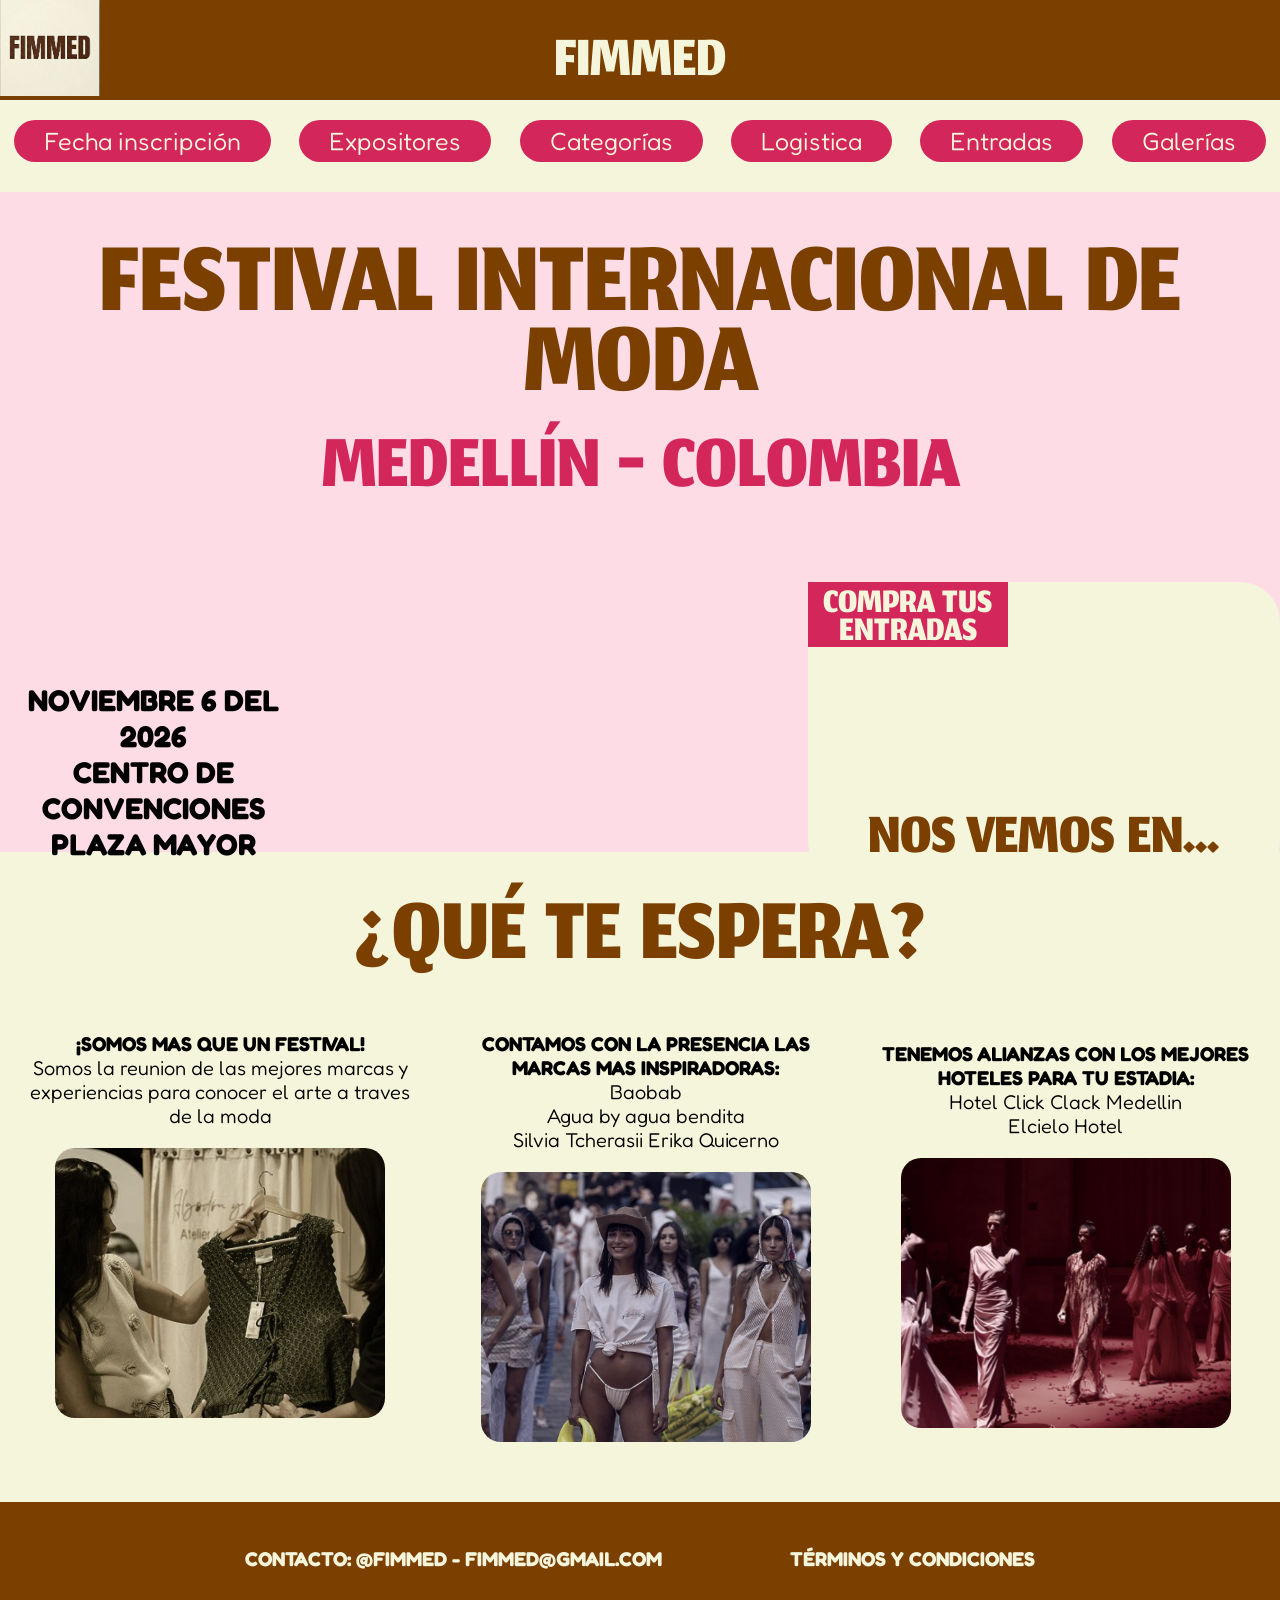
==== index.html @ f2013b4f "Rename Index.html to index.html" ====
<!DOCTYPE html>
<html lang="en">

<head>
    <meta charset="UTF-8">
    <meta name="viewport" content="width=device-width, initial-scale=1.0">
    <title>diseño</title>
    <link rel="stylesheet" href="../css/estilos.css">
    <link rel="preconnect" href="https://fonts.googleapis.com">
    <link rel="preconnect" href="https://fonts.gstatic.com" crossorigin>
    <link href="https://fonts.googleapis.com/css2?family=Jomhuria&display=swap" rel="stylesheet">
    <link rel="preconnect" href="https://fonts.googleapis.com">
    <link rel="preconnect" href="https://fonts.gstatic.com" crossorigin>
    <link href="https://fonts.googleapis.com/css2?family=Fredoka:wght@300..700&family=Jomhuria&display=swap"
        rel="stylesheet">
</head>

<body>
    <header>
        <h1>FIMMED</h1>
    </header>
    <button>Menú</button>
    <nav> 
        <ul>
            <li><a href="">Fecha inscripción</a></li>
            <li><a href="">Expositores</a></li>
            <li><a href="">Categorías</a></li>
            <li><a href="">Logistica</a></li>
            <li><a href="diseño2.html">Entradas</a></li>
            <li><a href="">Galerías</a></li>
        </ul>
    </nav>
    <div class="intro">

        <h1>FESTIVAL INTERNACIONAL DE MODA</h1>
        <h2>MEDELLÍN - COLOMBIA</h2>
        <div class="intro2">
            <P><b>NOVIEMBRE 6 DEL 2026 <br> CENTRO DE CONVENCIONES <br> PLAZA MAYOR</b></P>

            <div class="reloj">
                <h1 class="buy">COMPRA TUS ENTRADAS</h1>
                <h2>NOS VEMOS EN...</h2>
            </div>
        </div>
    </div>

    <section>
        <h1>¿QUÉ TE ESPERA?</h1>
        <div class="arts">
            <article>
                <p><b>¡SOMOS MAS QUE UN FESTIVAL!</b><br>
                    Somos la reunion de las mejores marcas y experiencias para conocer el arte a traves de la moda </p>
                <img src="../img/art1.png" alt="">
            </article>
            <article>
                <p><b>CONTAMOS CON LA PRESENCIA LAS MARCAS MAS INSPIRADORAS:<br></b>
                    Baobab <br>
                    Agua by agua bendita<br>
                    Silvia Tcherasii
                    Erika Quicerno </p><img src="../img/art2.png" alt="">
            </article>
            <article>
                <p></p><b>TENEMOS ALIANZAS CON LOS MEJORES HOTELES PARA TU ESTADIA:</b><br>
                Hotel Click Clack Medellin <br>
                Elcielo Hotel </p><img src="../img/art3.png" alt="">
            </article>
        </div>
    </section>
     <section class="seccion-dos">
        <h1>¿QUÉ TE ESPERA?</h1>
        <div class="arts">
            <article>
                <p><b>¡SOMOS MAS QUE UN FESTIVAL!</b><br>
                    Somos la reunion de las mejores marcas y experiencias para conocer el arte a traves de la moda </p>
                <img src="../img/art1.png" alt="">
            </article>
            <article>
                <img src="../img/art2.png" alt=""><p><b>CONTAMOS CON LA PRESENCIA LAS MARCAS MAS INSPIRADORAS:<br></b>
                    Baobab <br>
                    Agua by agua bendita<br>
                    Silvia Tcherasii
                    Erika Quicerno </p>
            </article>
            <article>
                <p><b>TENEMOS ALIANZAS CON LOS MEJORES HOTELES PARA TU ESTADIA:</b><br>
                Hotel Click Clack Medellin <br>
                Elcielo Hotel </p><img src="../img/art3.png" alt="">
            </article>
        </div>
     </section>
    <footer>
        <p> <a href=""><b>CONTACTO: @FIMMED - FIMMED@GMAIL.COM</b></a></p>
        <p><a href=""><b>TÉRMINOS Y CONDICIONES </b></a></p>
    </footer>
</body>

</html>
---- css/estilos.css ----
* {
    padding: 0;
    margin: 0;

}

    body {
        background-color: #f5f5dc;
    }

    header {
        height: 100px;
        background-color: #7b3f00;
        background-image: url(../img/Logo.jpeg);
        background-size: 100px;
        background-repeat: no-repeat;
    }

    header h1 {
        font-family: "Jomhuria", serif;
        font-weight: 400;
        font-style: normal;
        text-align: center;
        font-size: 90px;
        color: #f5f5dc;
        padding-top: 20px;
    }
button{
    display: none;
}
    nav {
        padding-top: 20px;
        padding-bottom: 30px;
    }

    nav ul {
        display: flex;
        justify-content: space-around;
        list-style: none;

    }

    nav ul li {
        background-color: #d3265b;
        padding: 6px 30px;
        border-radius: 25px;
    }

    nav ul li a:link,
    nav ul li a:visited {
        text-decoration: none;
        color: #f5f5dc;
        font-family: "Fredoka", sans-serif;
        font-optical-sizing: auto;
        font-weight: 350;
        font-style: normal;
        font-variation-settings:
            "wdth" 100;
        font-size: 25px;

    }

    nav ul li:hover {
        text-decoration-line: overline;
        color: #f5f5dc;
        box-shadow: 2px 5px 0px 2px #7b3f00;
    }

    .intro {
        padding-top: 60px;
        height: 600px;
        background-color: #fddce6;
    }

    .intro h1 {
        font-family: "Jomhuria", serif;
        font-weight: 400;
        font-style: normal;
        text-align: center;
        font-size: 160px;
        color: #7b3f00;
        line-height: 0.5;
    }

    .intro h2 {
        font-family: "Jomhuria", serif;
        font-weight: 400;
        font-style: normal;
        text-align: center;
        font-size: 120px;
        color: #d3265b;

    }

    .intro p {
        font-family: "Fredoka", sans-serif;
        font-optical-sizing: auto;
        font-weight: 350;
        font-style: normal;
        text-align: center;
        font-size: 30px;
        padding-top: 150px;
    }

    .intro2 {
        display: flex;
        justify-content: center;
        gap: 500px;
    }

    .reloj h2 {
        font-size: 90px;
        color: #7b3f00;
       
        padding-top: 150px;
    }

    .reloj h1 {
        font-size: 55px;
        color:#f5f5dc !important;
        
    }
.buy{
    background-color: #d3265b;
    width: 200px;
    padding-top: 10px;
   
}
    .reloj {
        font-family: "Jomhuria", serif;
        font-weight: 400;
        font-style: normal;
        background-color: #f5f5dc;
        width: 600px;
        border-radius: 40px;
       height: 300px;
       margin-top: 50px;
    }

    section {
        height: 650px;
    }

    section h1 {
        font-family: "Jomhuria", serif;
        font-weight: 400;
        font-style: normal;
        text-align: center;
        font-size: 140px;
        color: #7b3f00;
        padding-top: 20px;

    }

    article {
        font-family: "Fredoka", sans-serif;
        font-optical-sizing: auto;
        font-weight: 350;
        font-style: normal;
        text-align: center;
        font-size: 20px;
        padding: 20px;
        max-width: 400px;
    }

    article p {
        padding-bottom: 10px;
    }

    article img {
        height: 270px;
        width: 330px;
        object-fit: cover;
        border-radius: 30px;
        padding: 10px;
    }

    .arts {
        display: flex;
        column-count: 3;
        justify-content: center;
    }
.home{
    height: 30px;
    padding: 20px;
}
    .home a:link, .home a:visited{
        display:flex;
        justify-content: center;
         background-color: #d3265b;
         width: 200px;
        padding: 5px 2px;
        border-radius: 25px;
        text-decoration: none;
        color: #f5f5dc;
        font-family: "Fredoka", sans-serif;
        font-optical-sizing: auto;
        font-style: normal;
        font-size: 15px;
    }
    .home :hover{
 text-decoration-line: overline;
        color: #f5f5dc;
        box-shadow: 2px 5px 0px 2px #7b3f00;

    }
    footer {
        height: 70px;
        background-color: #7b3f00;
        display: flex;
        flex-direction: row;
        gap: 10%;
        justify-content: center;
        padding-top: 45px;
    }

    footer p a:link,
    footer p a:visited {
        color: #f5f5dc;
        font-family: "Fredoka", sans-serif;
        font-optical-sizing: auto;
        font-weight: 350;
        font-style: normal;
        text-align: center;
        font-size: 20px;
        text-decoration: none;
    }

    footer p a:hover {
        text-decoration-line: overline;
        color: #f5f5dc;
    }
    .seccion-dos{
        display: none;
    }





.tickets{
    justify-content: center;
    background-color: #fddce6;
    height: 450px; 
    padding-bottom: 50px;
    margin-bottom: 70px;
}
.general{
     height: 200px;
    padding-bottom: 100px;
}
.student{
    background-color: #fddce6;
    padding-top: 55px;
     height: 350px;
     
}
.articulos{
    display: flex;
  columns: 3;  
  column-gap: 100px;
}
.cont1 h2{
    color: #d3265b;
}
.cont1 p{
    width: 400px;
}
.cont2 p{
 width: 450px;
 text-align: left;
}
.cont2 ul{
    text-align: left;
list-style:circle;
}
.compra{
      background-color: #d3265b;
  padding: 6px 30px;
        border-radius: 25px;
        height: 45px;
    margin-top: 60px;
}

.articulos img{
    height: 150px;
    object-fit: cover;
    
}

    Article a:link, article a:visited{
text-decoration: none;
        color: #f5f5dc;
        font-family: "Fredoka", sans-serif;
        font-optical-sizing: auto;
        font-weight: 350;
        font-style: normal;
        font-size: 20px;
      width: 300px;
    }

    article .compra:hover {
        text-decoration-line: overline;
        color: #f5f5dc;
        box-shadow: 2px 5px 0px 2px #7b3f00;
    }





@media (max-width: 992px){
   header{
    margin-bottom: 20px;
}
nav{
    height: 15px;
}
 nav ul{
        display: none;
    }
      nav ul{
        display: none; }
         .dropdown {
        background-color: #d3265b;
        padding: 6px 30px;
        border-radius: 25px;
        width: 50px;
        display: flex;
        justify-content: center;
        position: absolute;
        right: 20px;
    }
   button {
        background-color: #d3265b;
        padding: 5px 2px;
        border-radius: 25px;
       border: 0;
        width: 150px;
        display: flex;
        justify-content: center;
        position: absolute;
        right: 20px;
        text-decoration: none;
        color: #f5f5dc;
        font-family: "Fredoka", sans-serif;
        font-optical-sizing: auto;
        font-weight: 350;
        font-style: normal;
        font-variation-settings:
            "wdth" 100;
        font-size: 25px;
    }
 button:hover{
        text-decoration-line: overline;
        color: #f5f5dc;
        box-shadow: 2px 5px 0px 2px #7b3f00;
   }
 .intro{
        height: 750px;}
    .intro2{
        display: flex;
        flex-direction: column;
       gap:0px;
       align-items: center;
    }
   .intro h1{
font-size: 100px; }
   .intro p{
    padding:30px;
    font-size: 25px;
   }
   .intro h2{
    font-size: 80px;
   }
   .reloj h1{
    font-size: 60px;
   }
   .reloj h2{
    font-size: 60px;}

   .arts{
    display: flex;
    flex-wrap: wrap;
   
   }
   article{
    font-size: 15px;
    width: 300px;
   }
   article img{
    width: 260px;
    height: 200px;
   }
   section{
    height: 890px;}
    .home{
        display: block;
    }





  .tickets{
    height: 500px;
    margin-bottom: 10px;
    padding-bottom: 30px;
    justify-items: center;
   }
 
   .general{
    display: flex;
    flex-wrap: wrap;
justify-content: center;
     height: 250px;
     
   } 
   .student{
     display: flex;
    flex-wrap: wrap;
    padding-bottom: 20px;
    padding-top: 10px;
    justify-content: center;
   }
   .compra{
    margin-left: 65px;
    height: 25px;
    margin-top: 20px;
   }
  
   .articulos{
    display: flex;
    flex-wrap: wrap;
    padding-left: 100px;
    padding-right: 100px;
   }
.articulos img{
display: none;
}
.cont1 h2{
    margin-top: 0;
    padding-bottom: 20px;
}
.cont1 p{
    width: 300px;
    display: flex;
    flex-wrap: wrap;

}  


}

@media (max-width: 768px){
header{
    margin-bottom: 20px;
}
nav{
    height:15px;
}
    nav ul{
        display: none; }
    button {
        background-color: #d3265b;
        padding: 5px 2px;
        border-radius: 25px;
       border: 0;
        width: 150px;
        display: flex;
        justify-content: center;
        position: absolute;
        right: 20px;
        text-decoration: none;
        color: #f5f5dc;
        font-family: "Fredoka", sans-serif;
        font-optical-sizing: auto;
        font-weight: 350;
        font-style: normal;
        font-variation-settings:
            "wdth" 100;
        font-size: 25px;
    }
 button:hover{
        text-decoration-line: overline;
        color: #f5f5dc;
        box-shadow: 2px 5px 0px 2px #7b3f00;
   }
    .intro{
        height: 700px;}
    .intro2{
        display: flex;
        flex-wrap: wrap;
       gap:50px;}
   .intro h1{
font-size: 90px; }
   .intro p{
    padding:30px;
    font-size: 25px;
   }
   .intro h2{
    font-size: 80px;
   }
   .reloj h1{
    font-size: 60px;
   }
   .reloj h2{
    font-size: 60px;} 
    section{
        display: none;
    }
 .seccion-dos{
        display: contents;
    }
   .seccion-dos .arts{
   display: flex;
   flex-wrap: wrap;
   }
   .seccion-dos article{
    font-size: 12px;
    width: 600px;
    display: flex;
    text-align: left;
   }
   article img{
    width: 200px;
    height: 150px;
   }
  .seccion-dos p{
    padding-top: 40px;
  }
   .seccion-dos{
    height: 1170px;
   }
   .seccion-dos h1{
    font-size: 90px;
   }
   footer{
    display: flex;
    flex-wrap: wrap;
    padding: 15px;
   }




  .tickets{
    display:flex;
    flex-wrap: wrap;
    height: 500px;
    margin-bottom: 10px;
    padding-bottom: 30px;

   }
 
   .general{
    display: flex;
    flex-wrap: wrap;
justify-content: center;
     height: 250px;
     
   } 
   .student{
     display: flex;
    flex-wrap: wrap;
    padding-bottom: 20px;
    padding-top: 10px;
    justify-content: center;
   }
   .compra{
    margin-left: 65px;
    height: 25px;
    margin-top: 20px;
   }
  
   .articulos{
    display: flex;
    flex-wrap: wrap;
    padding-left: 100px;
    padding-right: 100px;
   }
.articulos img{
display: none;
}
.cont1 h2{
    margin-top: 0;
    padding-bottom: 20px;
}
.cont1 p{
    width: 300px;
    display: flex;
    flex-wrap: wrap;
   
}  

   }
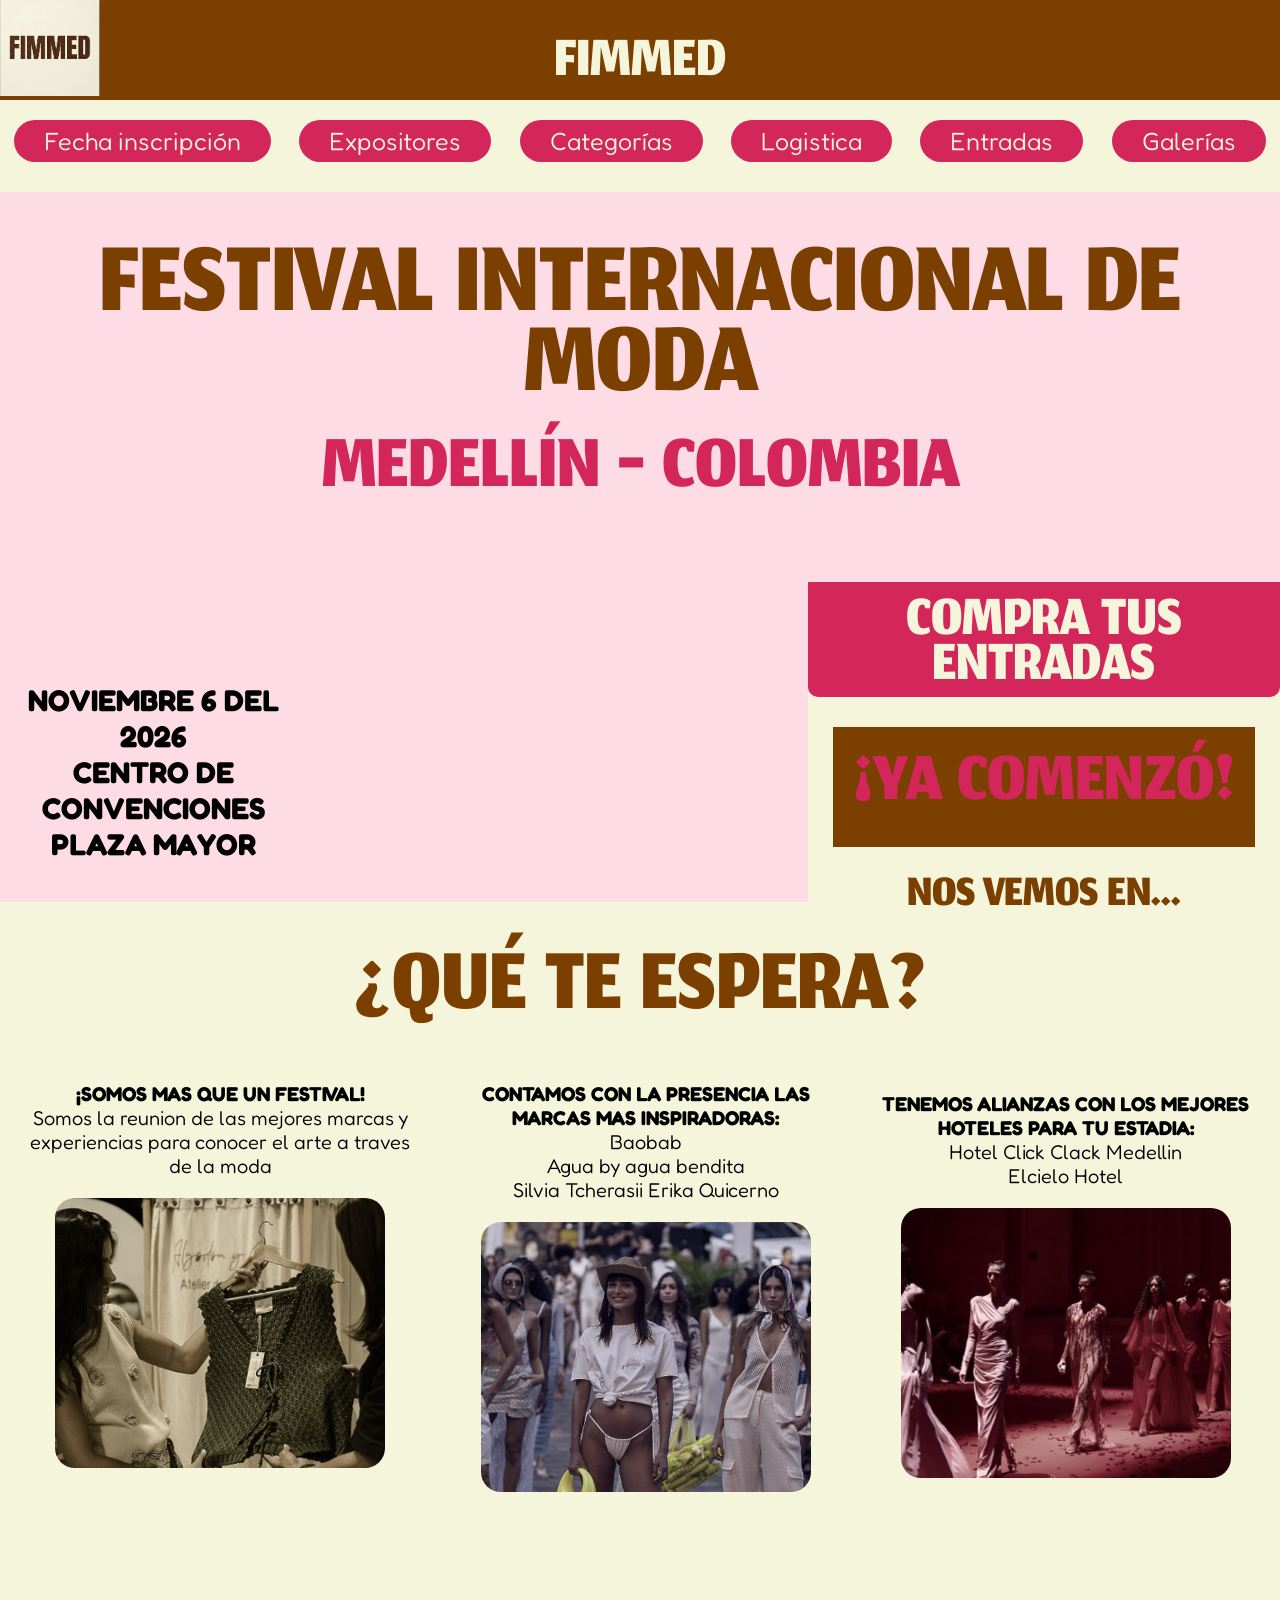
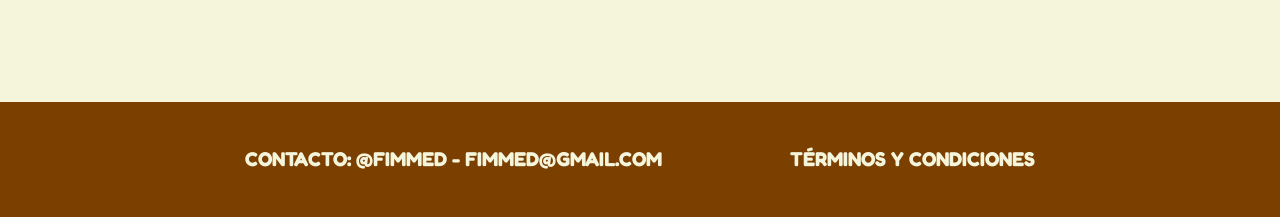
==== commit 36c9bff9: "Add files via upload" ====
--- a/index.html
+++ b/index.html
@@ -4,8 +4,8 @@
 <head>
     <meta charset="UTF-8">
     <meta name="viewport" content="width=device-width, initial-scale=1.0">
-    <title>diseño</title>
-    <link rel="stylesheet" href="../css/estilos.css">
+    <title>index</title>
+    <link rel="stylesheet" href="css/estilos.css">
     <link rel="preconnect" href="https://fonts.googleapis.com">
     <link rel="preconnect" href="https://fonts.gstatic.com" crossorigin>
     <link href="https://fonts.googleapis.com/css2?family=Jomhuria&display=swap" rel="stylesheet">
@@ -20,13 +20,13 @@
         <h1>FIMMED</h1>
     </header>
     <button>Menú</button>
-    <nav> 
+    <nav>
         <ul>
             <li><a href="">Fecha inscripción</a></li>
             <li><a href="">Expositores</a></li>
-            <li><a href="">Categorías</a></li>
+            <li><a href="categorias.html">Categorías</a></li>
             <li><a href="">Logistica</a></li>
-            <li><a href="diseño2.html">Entradas</a></li>
+            <li><a href="entradas.html">Entradas</a></li>
             <li><a href="">Galerías</a></li>
         </ul>
     </nav>
@@ -36,9 +36,31 @@
         <h2>MEDELLÍN - COLOMBIA</h2>
         <div class="intro2">
             <P><b>NOVIEMBRE 6 DEL 2026 <br> CENTRO DE CONVENCIONES <br> PLAZA MAYOR</b></P>
-
+            
             <div class="reloj">
                 <h1 class="buy">COMPRA TUS ENTRADAS</h1>
+
+                <div class="contador-container">
+                    <div class="tiempo-bloque">
+                        <span>DÍAS</span>
+                        <div class="tarjeta" id="dias">00</div>
+                    </div>
+
+                    <span class="separador">:</span>
+
+                    <div class="tiempo-bloque">
+                        <span>HORAS</span>
+                        <div class="tarjeta" id="horas">00</div>
+                    </div>
+
+                    <span class="separador">:</span>
+
+                    <div class="tiempo-bloque">
+                        <span>MIN</span>
+                        <div class="tarjeta" id="minutos">00</div>
+                    </div>
+                </div>
+
                 <h2>NOS VEMOS EN...</h2>
             </div>
         </div>
@@ -50,32 +72,33 @@
             <article>
                 <p><b>¡SOMOS MAS QUE UN FESTIVAL!</b><br>
                     Somos la reunion de las mejores marcas y experiencias para conocer el arte a traves de la moda </p>
-                <img src="../img/art1.png" alt="">
+                <img src="img/art1.png" alt="">
             </article>
             <article>
                 <p><b>CONTAMOS CON LA PRESENCIA LAS MARCAS MAS INSPIRADORAS:<br></b>
                     Baobab <br>
                     Agua by agua bendita<br>
                     Silvia Tcherasii
-                    Erika Quicerno </p><img src="../img/art2.png" alt="">
+                    Erika Quicerno </p><img src="img/art2.png" alt="">
             </article>
             <article>
                 <p></p><b>TENEMOS ALIANZAS CON LOS MEJORES HOTELES PARA TU ESTADIA:</b><br>
                 Hotel Click Clack Medellin <br>
-                Elcielo Hotel </p><img src="../img/art3.png" alt="">
+                Elcielo Hotel </p><img src="img/art3.png" alt="">
             </article>
         </div>
     </section>
-     <section class="seccion-dos">
+    <section class="seccion-dos">
         <h1>¿QUÉ TE ESPERA?</h1>
         <div class="arts">
             <article>
                 <p><b>¡SOMOS MAS QUE UN FESTIVAL!</b><br>
                     Somos la reunion de las mejores marcas y experiencias para conocer el arte a traves de la moda </p>
-                <img src="../img/art1.png" alt="">
+                <img src="img/art1.png" alt="">
             </article>
             <article>
-                <img src="../img/art2.png" alt=""><p><b>CONTAMOS CON LA PRESENCIA LAS MARCAS MAS INSPIRADORAS:<br></b>
+                <img src="img/art2.png" alt="">
+                <p><b>CONTAMOS CON LA PRESENCIA LAS MARCAS MAS INSPIRADORAS:<br></b>
                     Baobab <br>
                     Agua by agua bendita<br>
                     Silvia Tcherasii
@@ -83,15 +106,48 @@
             </article>
             <article>
                 <p><b>TENEMOS ALIANZAS CON LOS MEJORES HOTELES PARA TU ESTADIA:</b><br>
-                Hotel Click Clack Medellin <br>
-                Elcielo Hotel </p><img src="../img/art3.png" alt="">
+                    Hotel Click Clack Medellin <br>
+                    Elcielo Hotel </p><img src="img/art3.png" alt="">
             </article>
         </div>
-     </section>
+    </section>
     <footer>
         <p> <a href=""><b>CONTACTO: @FIMMED - FIMMED@GMAIL.COM</b></a></p>
         <p><a href=""><b>TÉRMINOS Y CONDICIONES </b></a></p>
     </footer>
+    <script>
+    // Definimos la fecha en la que inicia el festival (6 de Noviembre de 2026)
+    const fechaEvento = new Date('November 6, 2026 00:00:00').getTime();
+
+    const countdown = setInterval(function() {
+        // Obtener la fecha y hora actual
+        const ahora = new Date().getTime();
+        
+        // Calcular la distancia/tiempo restante
+        const distancia = fechaEvento - ahora;
+        
+        // Cálculos de tiempo para Días, Horas y Minutos
+        const dias = Math.floor(distancia / (1000 * 60 * 60 * 24));
+        const horas = Math.floor((distancia % (1000 * 60 * 60 * 24)) / (1000 * 60 * 60));
+        const minutos = Math.floor((distancia % (1000 * 60 * 60)) / (1000 * 60));
+        
+        // Formatear para que siempre muestre dos dígitos (ej. 06 en lugar de 6)
+        const formatoDias = dias < 10 ? '0' + dias : dias;
+        const formatoHoras = horas < 10 ? '0' + horas : horas;
+        const formatoMinutos = minutos < 10 ? '0' + minutos : minutos;
+        
+        // Insertar los resultados en las tarjetas correspondientes
+        document.getElementById('dias').innerHTML = formatoDias;
+        document.getElementById('horas').innerHTML = formatoHoras;
+        document.getElementById('minutos').innerHTML = formatoMinutos;
+        
+        // Si la cuenta regresiva termina
+        if (distancia < 0) {
+            clearInterval(countdown);
+            document.querySelector('.contador-container').innerHTML = "<div class='tarjeta' style='width:auto; padding: 0 20px;'>¡YA COMENZÓ!</div>";
+        }
+    }, 1000);
+</script>
 </body>
 
-</html>
+</html>
--- a/css/estilos.css
+++ b/css/estilos.css
@@ -68,7 +68,7 @@
 
     .intro {
         padding-top: 60px;
-        height: 600px;
+        height: 650px;
         background-color: #fddce6;
     }
 
@@ -108,34 +108,90 @@
         gap: 500px;
     }
 
-    .reloj h2 {
-        font-size: 90px;
-        color: #7b3f00;
-       
-        padding-top: 150px;
-    }
-
-    .reloj h1 {
-        font-size: 55px;
-        color:#f5f5dc !important;
-        
-    }
-.buy{
+ .reloj {
+    font-family: "Jomhuria", serif;
+    font-weight: 400;
+    font-style: normal;
+    background-color: #f5f5dc;
+    width: 600px;
+    border-radius: 40px;
+    height: auto; 
+    padding-bottom: 20px;
+    margin-top: 50px;
+    display: flex;
+    flex-direction: column;
+    align-items: center;
+    position: relative;
+}
+.reloj h1{
+    color: #f5f5dc;
+    padding-top: 20px;
+    font-size: 90px;
+}
+
+.buy {
+    font-size: 20px; 
     background-color: #d3265b;
-    width: 200px;
-    padding-top: 10px;
-   
-}
-    .reloj {
-        font-family: "Jomhuria", serif;
-        font-weight: 400;
-        font-style: normal;
-        background-color: #f5f5dc;
-        width: 600px;
-        border-radius: 40px;
-       height: 300px;
-       margin-top: 50px;
-    }
+    width: auto;
+    padding: 5px 25px;
+    border-radius: 0 0 10px 10px; 
+    margin-bottom: 20px;
+    text-align: center;
+}
+
+
+.contador-container {
+    display: flex;
+    justify-content: center;
+    align-items: flex-end;
+    gap: 10px;
+    width: 100%;
+    margin-top: 10px;
+}
+
+.tiempo-bloque {
+    display: flex;
+    flex-direction: column;
+    align-items: center;
+}
+
+
+.tiempo-bloque span:first-child {
+    font-family: "Fredoka", sans-serif;
+    font-size: 18px;
+    font-weight: bold;
+    color: #d3265b;
+    margin-bottom: 5px;
+}
+
+
+.tarjeta {
+    background-color: #7b3f00;
+    color: #d3265b;
+    font-size: 110px;
+    width: 100px;
+    height: 120px;
+    display: flex;
+    justify-content: center;
+    align-items: center;
+    line-height: 1;
+}
+
+
+.separador {
+    font-size: 90px;
+    color: #7b3f00;
+    line-height: 1.4;
+    padding: 0 5px;
+}
+
+
+.reloj h2 {
+    font-size: 70px;
+    color: #7b3f00;
+    margin-top: 15px;
+    padding-top: 0; 
+    line-height: 1;}
 
     section {
         height: 650px;
@@ -309,6 +365,48 @@
 
 
 
+
+.intro3{
+        height: 500px;
+        background-color: #fddce6;
+        display: flex;
+        gap:200px;
+        justify-content: center;
+}
+.intro3 h1{
+     font-family: "Jomhuria", serif;
+        font-weight: 400;
+        font-style: normal;
+        text-align: center;
+        font-size: 160px;
+        color: #7b3f00;
+        line-height: 0.5;
+        padding-top: 150px;
+        width: 400px;
+    }
+
+.intro3 p {
+        font-family: "Fredoka", sans-serif;
+        font-optical-sizing: auto;
+        font-weight: 350;
+        font-style: normal;
+        text-align: center;
+        font-size: 30px;
+        padding-top: 50px;
+        width: 600px;
+    }
+
+section{
+    height: 800px;
+}
+
+
+
+
+
+
+
+
 @media (max-width: 992px){
    header{
     margin-bottom: 20px;
@@ -449,8 +547,31 @@
 
 }  
 
-
-}
+.intro3{
+    display: flex;
+    flex-wrap: wrap;
+    height: 700px;
+    gap:0;
+}
+.intro3 h1{
+    padding-bottom: 0;
+    padding-top: 50px;
+    height: 60px; 
+}
+
+.intro4{
+ justify-content: center;
+ gap: 0;
+ margin: 0;
+ padding: 0;
+}
+.expo{
+    height: 1150px;
+}
+
+
+}
+
 
 @media (max-width: 768px){
 header{
@@ -487,7 +608,7 @@
         box-shadow: 2px 5px 0px 2px #7b3f00;
    }
     .intro{
-        height: 700px;}
+        height: 800px;}
     .intro2{
         display: flex;
         flex-wrap: wrap;
@@ -593,4 +714,10 @@
    
 }  
 
-   }
+.senoras{
+    width: 200px;
+    display: flex;
+    flex-wrap: wrap;
+}
+
+   }
